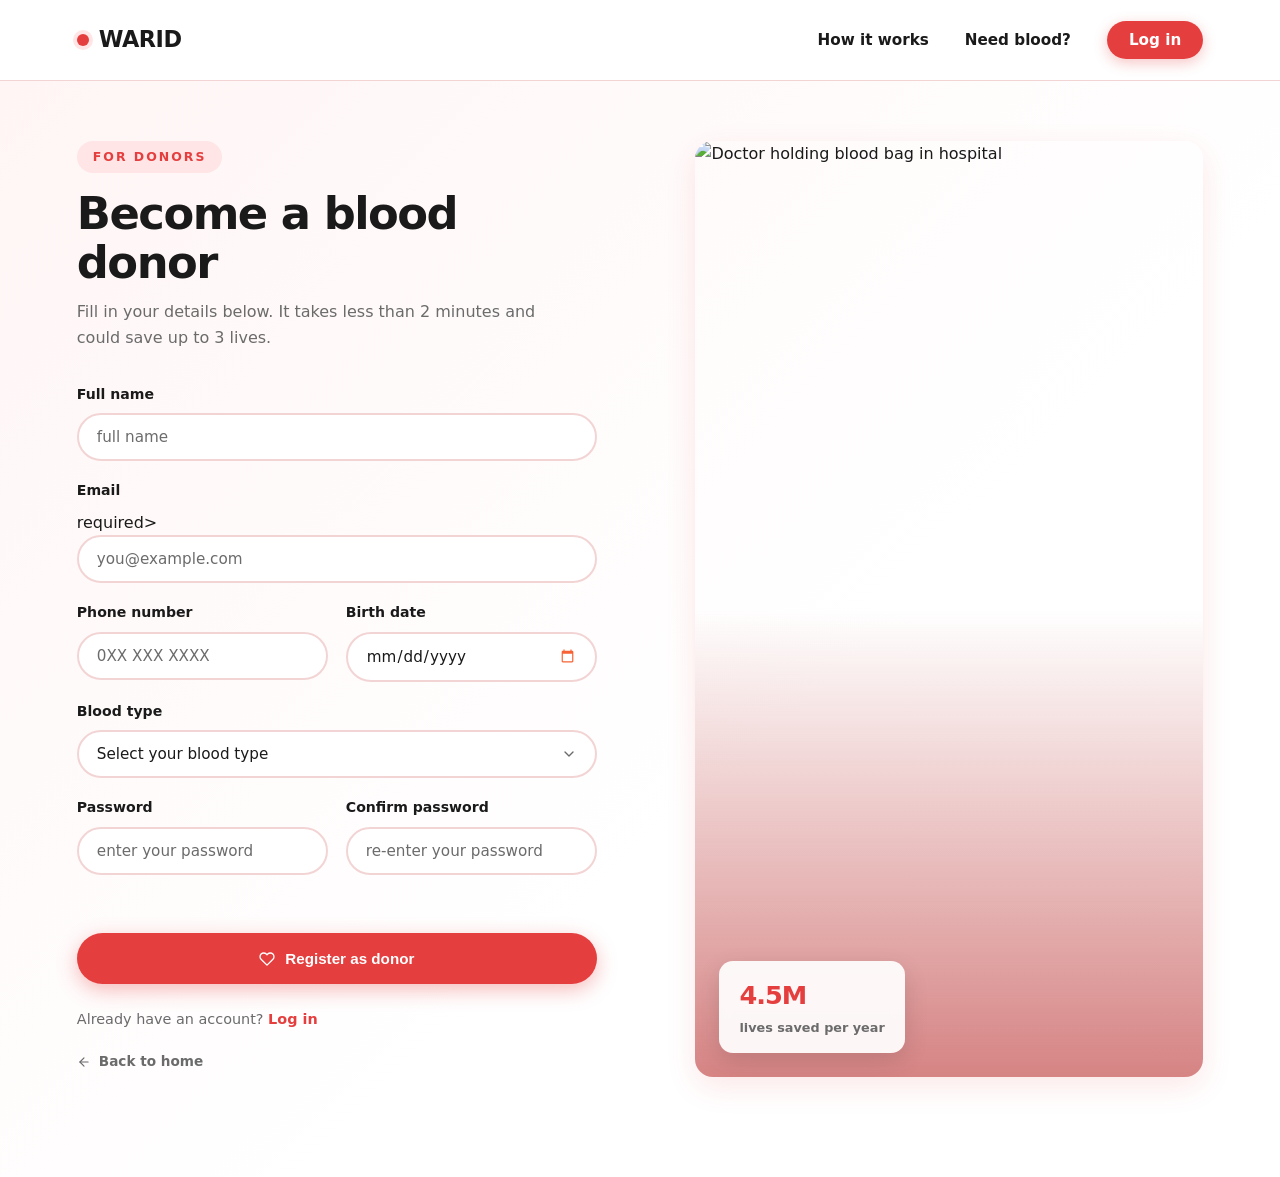
==== register-donor.html @ 78ad9143 "added website files" ====
<!DOCTYPE html>
<html lang="en">
<head>
  <meta charset="UTF-8"/>
  <meta name="viewport" content="width=device-width, initial-scale=1.0"/>
  <title>Register as Donor — Warid</title>
  <link rel="stylesheet" href="register-donor.css">
</head>
<body>
  <nav class="nav">
    <a href="index.html" class="logo">
      <span class="logo-dot"></span>WARID</a>
    <ul class="nav-links">
      <li><a href="index.html">How it works</a></li>
      <li><a href="register-needy.html">Need blood?</a></li>
      <li><a href="login.html" class="nav-cta">Log in</a></li>
    </ul>
  </nav>
  <section class="auth">
    <div class="auth-card">
      <span class="auth-eyebrow fade-up">For donors</span>
      <h1 class="auth-title fade-up-2">Become a blood donor</h1>
      <p class="auth-sub fade-up-3">
        Fill in your details below. It takes less than 2 minutes and could save up to 3 lives.
      </p>
      <form id="donorForm" class="auth-form fade-up-3">
        <div class="field">
          <label for="fullName">Full name</label>
          <input type="text" id="fullName" name="fullName" placeholder="full name" required>
        </div>
        <div class="field">
          <label for="email">Email <span "></span></label>required>
          <input type="email" id="email" name="email" placeholder="you@example.com">
        </div>
        <div class="row">
          <div class="field">
            <label for="phone">Phone number</label>
            <input type="tel" id="phone" name="phone" placeholder="0XX XXX XXXX" required>
          </div>
          <div class="field">
            <label for="birthDate">Birth date</label>
            <input type="date" id="birthDate" name="birthDate" required>
          </div>
        </div>
        <div class="field">
          <label for="bloodType">Blood type</label>
          <select id="bloodType" name="bloodType" required>
            <option value="" disabled selected>Select your blood type</option>
            <option value="A+">A+</option>
            <option value="A-">A-</option>
            <option value="B+">B+</option>
            <option value="B-">B-</option>
            <option value="AB+">AB+</option>
            <option value="AB-">AB-</option>
            <option value="O+">O+</option>
            <option value="O-">O-</option>
          </select>
        </div>
        <div class="row">
          <div class="field">
            <label for="password">Password</label>
            <input type="password" id="password" name="password" placeholder="enter your password" required>
          </div>
          <div class="field">
            <label for="confirmPassword">Confirm password</label>
            <input type="password" id="confirmPassword" name="confirmPassword" placeholder="re-enter your password" required>
          </div>
        </div>
        <p class="field-error" id="formError"></p>
        <button type="submit" class="btn btn-donor btn-full">
          <svg width="16" height="16" viewBox="0 0 24 24" fill="none" stroke="currentColor" stroke-width="2" stroke-linecap="round" stroke-linejoin="round" aria-hidden="true"><path d="M20.84 4.61a5.5 5.5 0 0 0-7.78 0L12 5.67l-1.06-1.06a5.5 5.5 0 0 0-7.78 7.78l1.06 1.06L12 21.23l7.78-7.78 1.06-1.06a5.5 5.5 0 0 0 0-7.78z"/></svg>
          Register as donor
        </button>
      </form>
      <p class="auth-footer">
        Already have an account? <a href="login.html">Log in</a>
      </p>
      <a href="index.html" class="back-home">
        <svg width="14" height="14" viewBox="0 0 24 24" fill="none" stroke="currentColor" stroke-width="2" stroke-linecap="round" stroke-linejoin="round" aria-hidden="true"><line x1="19" y1="12" x2="5" y2="12"/><polyline points="12 19 5 12 12 5"/></svg>
        Back to home
      </a>
    </div>
    <div class="auth-side">
      <img
        class="auth-img"
        src="https://images.unsplash.com/photo-1615461066841-6116e61058f4?w=1200&q=80"
        alt="Doctor holding blood bag in hospital"/>
      <div class="auth-img-overlay"></div>
      <div class="auth-img-tag">
        <span class="tag-num">4.5M</span>
        <p class="tag-lbl">lives saved per year</p>
      </div>
    </div>
  </section>
  <script src="register-donor.js"></script>
</body>
</html>
---- register-donor.css ----
:root {
  --red: #e53e3e;
  --red-dark: #c53030;
  --red-light: #ffe5e5;
  --red-pale: #fff5f5;
  --white: #ffffff;
  --ink: #1a1a1a;
  --ink-soft: #6b6b6b;
  --border: #f3d4d4;
  --shadow: 0 10px 30px rgba(229, 62, 62, 0.12);
  --shadow-hover: 0 16px 40px rgba(229, 62, 62, 0.22);
  --radius: 18px;
  --transition: 0.35s cubic-bezier(.4,0,.2,1);
}

* {
  margin: 0;
  padding: 0;
  box-sizing: border-box;
}
html {
  scroll-behavior: smooth;
}
body {
  font-family: 'Inter', 'Segoe UI', system-ui, -apple-system, sans-serif;
  background: var(--white);
  color: var(--ink);
  line-height: 1.6;
  overflow-x: hidden;
}
.nav {
  display: flex;
  align-items: center;
  justify-content: space-between;
  padding: 22px 6%;
  position: sticky;
  top: 0;
  background: rgba(255, 255, 255, 0.85);
  backdrop-filter: blur(12px);
  border-bottom: 1px solid var(--border);
  z-index: 1000;
}
.logo {
  display: flex;
  align-items: center;
  gap: 10px;
  font-size: 1.4rem;
  font-weight: 800;
  color: var(--ink);
  text-decoration: none;
  letter-spacing: -0.5px;
  transition: color var(--transition);
}
.logo:hover {
  color: var(--red);
}
.logo-dot {
  display: inline-block;
  width: 12px;
  height: 12px;
  border-radius: 50%;
  background: var(--red);
  box-shadow: 0 0 0 4px var(--red-light);
  animation: pulse 2.2s infinite;
}
@keyframes pulse {
  0%, 100% { box-shadow: 0 0 0 4px var(--red-light); }
  50% { box-shadow: 0 0 0 8px var(--red-light); }
}
.nav-links {
  display: flex;
  align-items: center;
  gap: 36px;
  list-style: none;
}
.nav-links a {
  text-decoration: none;
  color: var(--ink);
  font-weight: 600;
  font-size: 0.95rem;
  position: relative;
  transition: color var(--transition);
}
.nav-links a:not(.nav-cta)::after {
  content: '';
  position: absolute;
  left: 0;
  bottom: -6px;
  width: 0;
  height: 2px;
  background: var(--red);
  transition: width var(--transition);
}
.nav-links a:not(.nav-cta):hover::after {
  width: 100%;
}
.nav-links a:not(.nav-cta):hover {
  color: var(--red);
}
.nav-cta {
  background: var(--red);
  color: var(--white) !important;
  padding: 10px 22px;
  border-radius: 50px;
  transition: all var(--transition);
  box-shadow: 0 4px 14px rgba(229, 62, 62, 0.3);
}
.nav-cta:hover {
  background: var(--red-dark);
  transform: translateY(-2px);
  box-shadow: 0 8px 20px rgba(229, 62, 62, 0.4);
}
.auth {
  display: grid;
  grid-template-columns: 1.1fr 1fr;
  align-items: center;
  gap: 60px;
  padding: 60px 6% 100px;
  min-height: calc(100vh - 81px);
  background: linear-gradient(135deg, var(--red-pale) 0%, var(--white) 60%);
}
.auth-card {
  max-width: 520px;
}
.auth-eyebrow {
  display: inline-block;
  color: var(--red);
  font-weight: 700;
  letter-spacing: 2px;
  text-transform: uppercase;
  font-size: 0.78rem;
  margin-bottom: 16px;
  padding: 6px 16px;
  background: var(--red-light);
  border-radius: 50px;
}
.auth-title {
  font-size: clamp(2rem, 4vw, 2.8rem);
  font-weight: 800;
  letter-spacing: -1.5px;
  line-height: 1.1;
  color: var(--ink);
  margin-bottom: 12px;
}
.auth-sub {
  color: var(--ink-soft);
  font-size: 1rem;
  max-width: 460px;
  margin-bottom: 32px;
}
.auth-form {
  display: flex;
  flex-direction: column;
  gap: 18px;
}
.row {
  display: grid;
  grid-template-columns: 1fr 1fr;
  gap: 18px;
}
.field {
  display: flex;
  flex-direction: column;
}
label {
  font-weight: 600;
  font-size: 0.88rem;
  margin-bottom: 8px;
  color: var(--ink);
}
.optional {
  color: var(--ink-soft);
  font-weight: 500;
  font-size: 0.82rem;
}
input,
select {
  padding: 13px 18px;
  border: 2px solid var(--border);
  border-radius: 50px;
  font-size: 0.95rem;
  font-family: inherit;
  color: var(--ink);
  background: var(--white);
  outline: none;
  transition: all var(--transition);
  width: 100%;
}
input::placeholder {
  color: var(--ink-soft);
}
input:focus,
select:focus {
  border-color: var(--red);
  box-shadow: 0 0 0 4px var(--red-light);
  transform: translateY(-2px);
}
select {
  cursor: pointer;
  appearance: none;
  background-image: url("data:image/svg+xml,%3Csvg xmlns='http://www.w3.org/2000/svg' width='16' height='16' viewBox='0 0 24 24' fill='none' stroke='%236b6b6b' stroke-width='2' stroke-linecap='round' stroke-linejoin='round'%3E%3Cpolyline points='6 9 12 15 18 9'/%3E%3C/svg%3E");
  background-repeat: no-repeat;
  background-position: right 18px center;
  padding-right: 44px;
}
input[type="date"] {
  color: var(--ink);
}

input[type="date"]::-webkit-calendar-picker-indicator {
  filter: invert(0.4) sepia(1) saturate(5) hue-rotate(330deg);
  cursor: pointer;
}
.field-error {
  color: var(--red-dark);
  font-size: 0.85rem;
  font-weight: 600;
  min-height: 1.2em;
}
.btn {
  display: inline-flex;
  align-items: center;
  justify-content: center;
  gap: 10px;
  padding: 15px 30px;
  border-radius: 50px;
  font-weight: 700;
  font-size: 0.95rem;
  text-decoration: none;
  transition: all var(--transition);
  border: 2px solid transparent;
  cursor: pointer;
}
.btn svg {
  transition: transform var(--transition);
}
.btn-donor {
  background: var(--red);
  color: var(--white);
  box-shadow: 0 6px 20px rgba(229, 62, 62, 0.35);
}
.btn-donor:hover {
  background: var(--red-dark);
  transform: translateY(-3px);
  box-shadow: 0 12px 28px rgba(229, 62, 62, 0.45);
}
.btn-donor:hover svg {
  transform: scale(1.15) rotate(-6deg);
}
.btn-donor:active {
  transform: translateY(-1px);
}
.btn-full {
  width: 100%;
  margin-top: 6px;
}
.auth-footer {
  margin-top: 24px;
  font-size: 0.9rem;
  color: var(--ink-soft);
}
.auth-footer a {
  color: var(--red);
  font-weight: 700;
  text-decoration: none;
  position: relative;
}
.auth-footer a::after {
  content: '';
  position: absolute;
  left: 0;
  bottom: -4px;
  width: 0;
  height: 2px;
  background: var(--red);
  transition: width var(--transition);
}
.auth-footer a:hover::after {
  width: 100%;
}
.back-home {
  display: inline-flex;
  align-items: center;
  gap: 8px;
  margin-top: 20px;
  color: var(--ink-soft);
  font-weight: 600;
  font-size: 0.85rem;
  text-decoration: none;
  transition: all var(--transition);
}
.back-home svg {
  transition: transform var(--transition);
}
.back-home:hover {
  color: var(--red);
}
.back-home:hover svg {
  transform: translateX(-4px);
}     
.auth-side {
  position: relative;
  border-radius: var(--radius);
  overflow: hidden;
  box-shadow: var(--shadow);
  transition: box-shadow var(--transition);
  height: 100%;
  min-height: 480px;
}
.auth-side:hover {
  box-shadow: var(--shadow-hover);
}
.auth-img {
  width: 100%;
  height: 100%;
  object-fit: cover;
  display: block;
  transition: transform 0.6s ease;
}
.auth-side:hover .auth-img {
  transform: scale(1.05);
}
.auth-img-overlay {
  position: absolute;
  inset: 0;
  background: linear-gradient(180deg, rgba(229,62,62,0) 50%, rgba(180,30,30,0.55) 100%);
}
.auth-img-tag {
  position: absolute;
  bottom: 24px;
  left: 24px;
  background: rgba(255,255,255,0.92);
  backdrop-filter: blur(6px);
  border-radius: 14px;
  padding: 14px 20px;
  display: flex;
  flex-direction: column;
  gap: 2px;
  box-shadow: 0 8px 24px rgba(0,0,0,0.12);
  transition: transform var(--transition);
}
.auth-side:hover .auth-img-tag {
  transform: translateY(-6px);
}
.tag-num {
  font-size: 1.6rem;
  font-weight: 800;
  color: var(--red);
  letter-spacing: -1px;
}
.tag-lbl {
  font-size: 0.8rem;
  color: var(--ink-soft);
  font-weight: 600;
}
.toast {
  position: fixed;
  bottom: 30px;
  left: 50%;
  transform: translate(-50%, 120%);
  background: var(--red);
  color: var(--white);
  padding: 14px 28px;
  border-radius: 50px;
  font-weight: 700;
  font-size: 0.9rem;
  box-shadow: 0 10px 30px rgba(229,62,62,0.35);
  transition: transform var(--transition);
  z-index: 2000;
  white-space: nowrap;
}
.toast.show {
  transform: translate(-50%, 0);
}
.fade-up, .fade-up-2, .fade-up-3 {
  opacity: 0;
  transform: translateY(24px);
  animation: fadeUp 0.8s ease forwards;
}
.fade-up-2 { animation-delay: 0.12s; }
.fade-up-3 { animation-delay: 0.24s; }
@keyframes fadeUp {
  to { opacity: 1; transform: translateY(0); }
}
@media (max-width: 900px) {
  .auth {
    grid-template-columns: 1fr;
    padding-top: 40px;
  }
  .auth-side {
    min-height: 320px;
    order: -1;
  }
  .nav-links li:first-child {
    display: none;
  }
}
@media (max-width: 560px) {
  .nav {
    padding: 18px 5%;
  }
  .row {
    grid-template-columns: 1fr;
  }
}
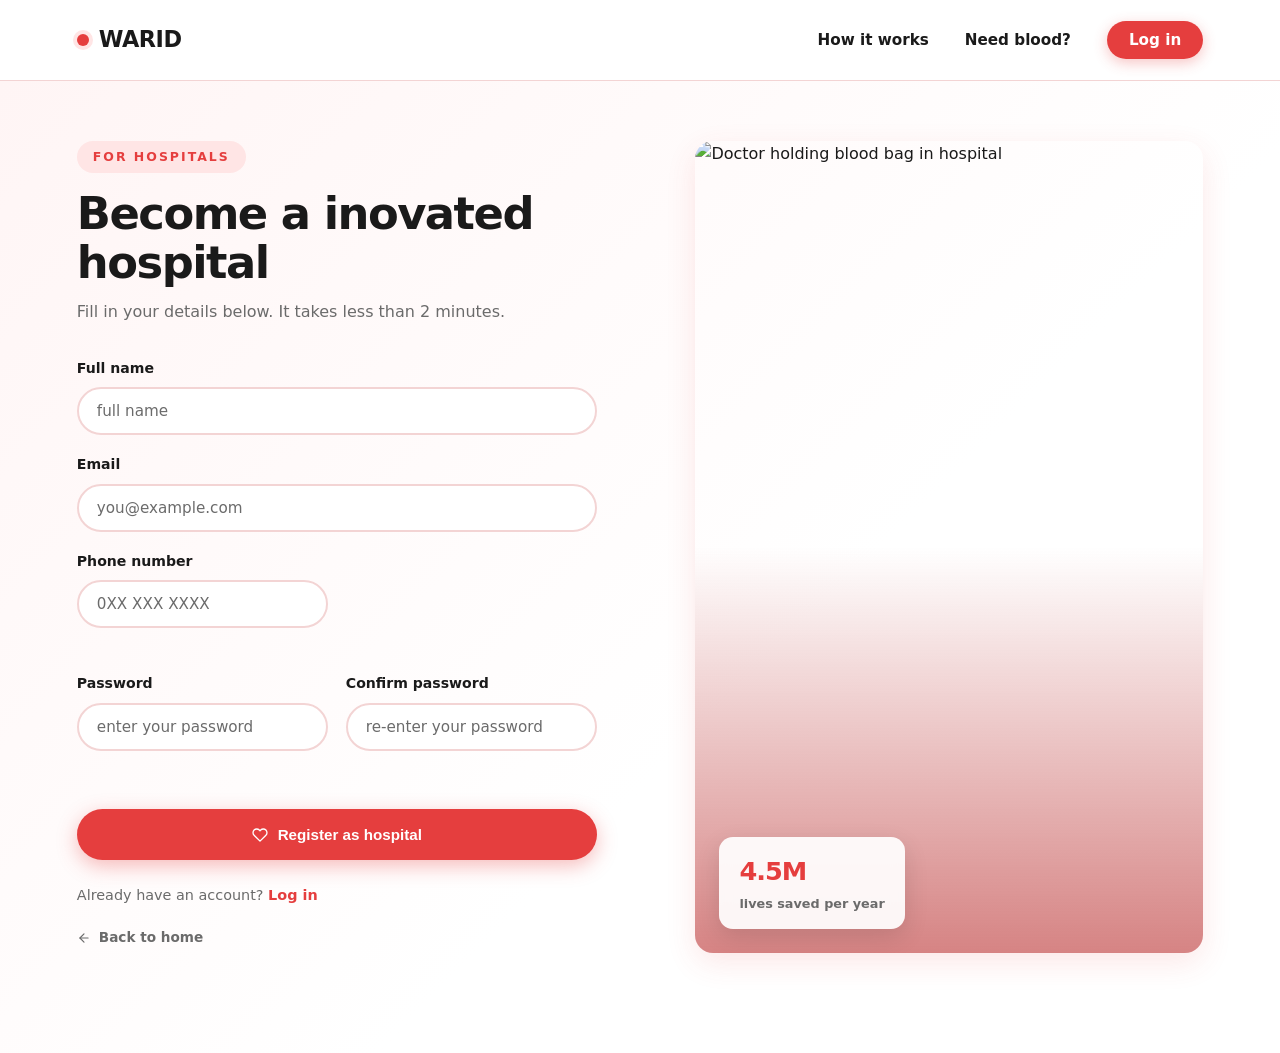
==== commit c10e0287: "first commit" ====
--- a/register-donor.html
+++ b/register-donor.html
@@ -3,7 +3,7 @@
 <head>
   <meta charset="UTF-8"/>
   <meta name="viewport" content="width=device-width, initial-scale=1.0"/>
-  <title>Register as Donor — Warid</title>
+  <title>Register as Hospita</title>
   <link rel="stylesheet" href="register-donor.css">
 </head>
 <body>
@@ -18,10 +18,10 @@
   </nav>
   <section class="auth">
     <div class="auth-card">
-      <span class="auth-eyebrow fade-up">For donors</span>
-      <h1 class="auth-title fade-up-2">Become a blood donor</h1>
+      <span class="auth-eyebrow fade-up">For hospitals</span>
+      <h1 class="auth-title fade-up-2">Become a inovated hospital</h1>
       <p class="auth-sub fade-up-3">
-        Fill in your details below. It takes less than 2 minutes and could save up to 3 lives.
+        Fill in your details below. It takes less than 2 minutes.
       </p>
       <form id="donorForm" class="auth-form fade-up-3">
         <div class="field">
@@ -29,7 +29,7 @@
           <input type="text" id="fullName" name="fullName" placeholder="full name" required>
         </div>
         <div class="field">
-          <label for="email">Email <span "></span></label>required>
+          <label for="email">Email </label>
           <input type="email" id="email" name="email" placeholder="you@example.com">
         </div>
         <div class="row">
@@ -38,23 +38,12 @@
             <input type="tel" id="phone" name="phone" placeholder="0XX XXX XXXX" required>
           </div>
           <div class="field">
-            <label for="birthDate">Birth date</label>
-            <input type="date" id="birthDate" name="birthDate" required>
+            <label for="birthDate"></label>
           </div>
         </div>
         <div class="field">
-          <label for="bloodType">Blood type</label>
-          <select id="bloodType" name="bloodType" required>
-            <option value="" disabled selected>Select your blood type</option>
-            <option value="A+">A+</option>
-            <option value="A-">A-</option>
-            <option value="B+">B+</option>
-            <option value="B-">B-</option>
-            <option value="AB+">AB+</option>
-            <option value="AB-">AB-</option>
-            <option value="O+">O+</option>
-            <option value="O-">O-</option>
-          </select>
+          <label for="bloodType"></label>
+          
         </div>
         <div class="row">
           <div class="field">
@@ -69,7 +58,7 @@
         <p class="field-error" id="formError"></p>
         <button type="submit" class="btn btn-donor btn-full">
           <svg width="16" height="16" viewBox="0 0 24 24" fill="none" stroke="currentColor" stroke-width="2" stroke-linecap="round" stroke-linejoin="round" aria-hidden="true"><path d="M20.84 4.61a5.5 5.5 0 0 0-7.78 0L12 5.67l-1.06-1.06a5.5 5.5 0 0 0-7.78 7.78l1.06 1.06L12 21.23l7.78-7.78 1.06-1.06a5.5 5.5 0 0 0 0-7.78z"/></svg>
-          Register as donor
+          Register as hospital
         </button>
       </form>
       <p class="auth-footer">
@@ -81,7 +70,7 @@
       </a>
     </div>
     <div class="auth-side">
-      <img
+        <img
         class="auth-img"
         src="https://images.unsplash.com/photo-1615461066841-6116e61058f4?w=1200&q=80"
         alt="Doctor holding blood bag in hospital"/>
@@ -94,4 +83,4 @@
   </section>
   <script src="register-donor.js"></script>
 </body>
-</html>
+</html>
--- a/register-donor.css
+++ b/register-donor.css
@@ -186,8 +186,7 @@
   transition: all var(--transition);
   width: 100%;
 }
-input::placeholder {
-  color: var(--ink-soft);
+input::placeholder {color: var(--ink-soft);
 }
 input:focus,
 select:focus {
@@ -362,8 +361,7 @@
   color: var(--white);
   padding: 14px 28px;
   border-radius: 50px;
-  font-weight: 700;
-  font-size: 0.9rem;
+  font-weight: 700;font-size: 0.9rem;
   box-shadow: 0 10px 30px rgba(229,62,62,0.35);
   transition: transform var(--transition);
   z-index: 2000;
@@ -402,4 +400,4 @@
   .row {
     grid-template-columns: 1fr;
   }
-}
+}
